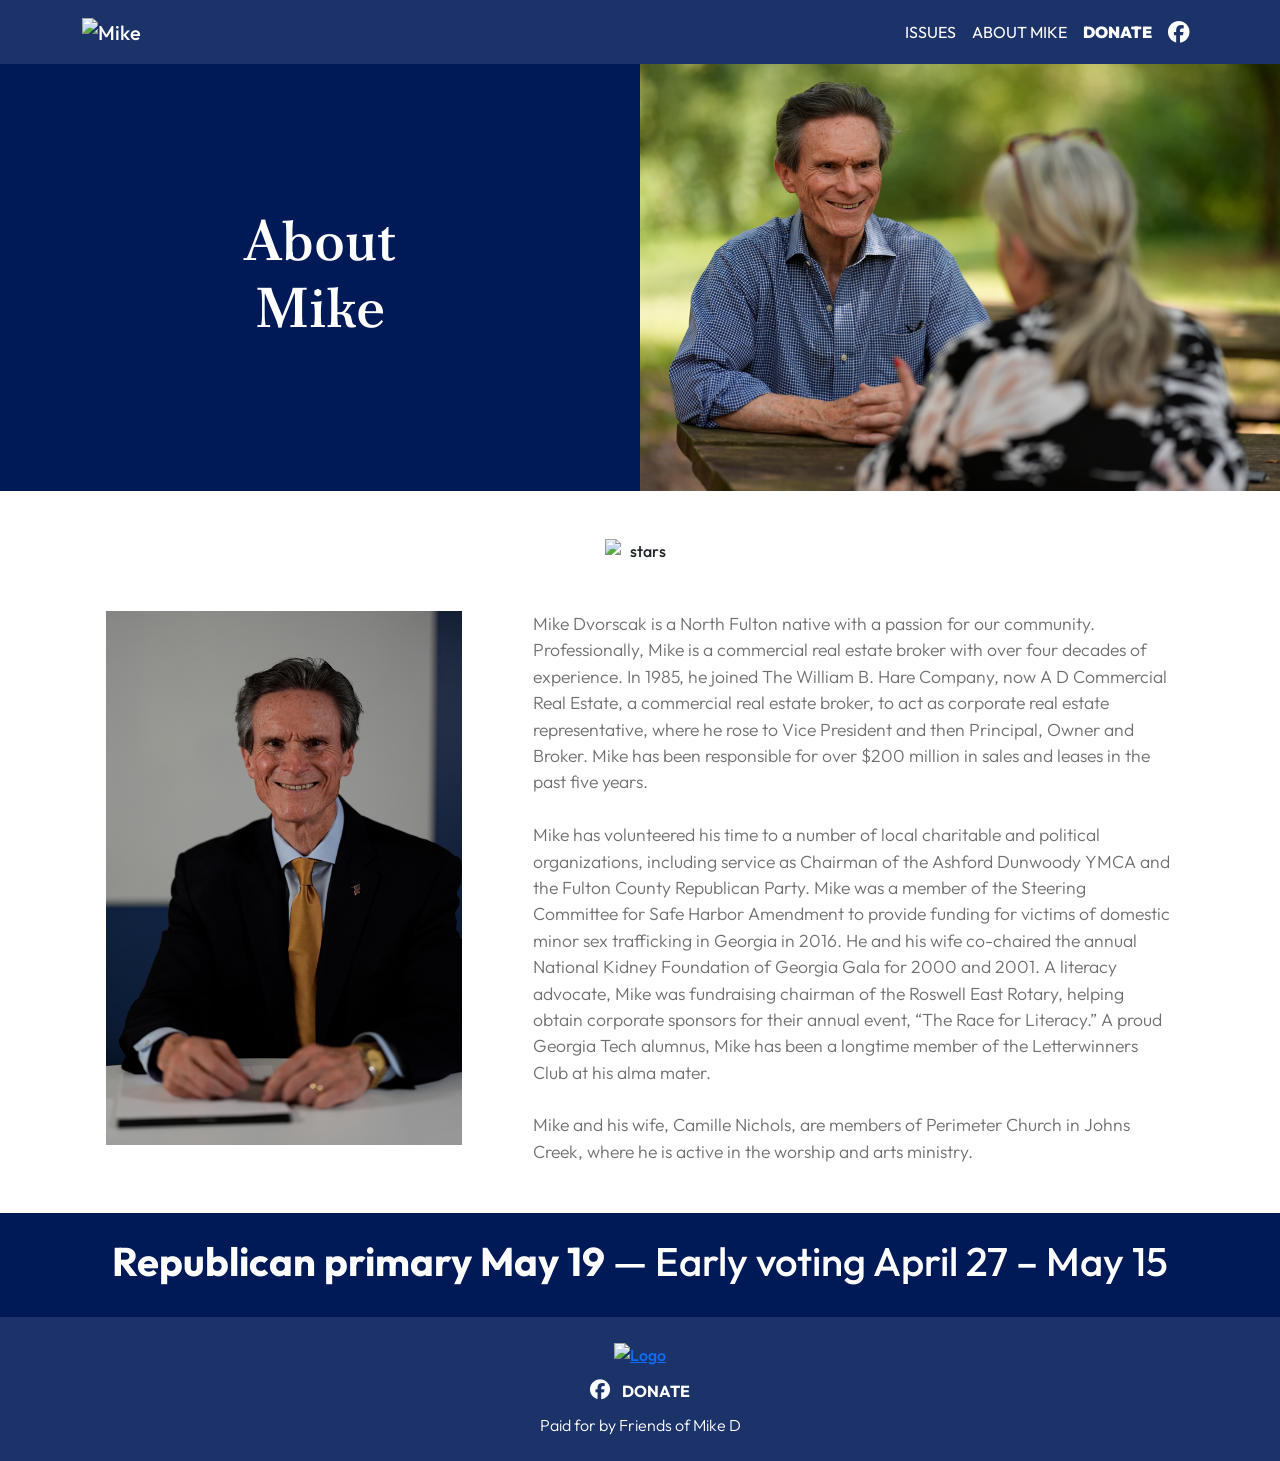
==== about.html @ 37931fd2 "Add files via upload" ====
<!DOCTYPE html>
<html lang="en">

<head>

    <meta charset="UTF-8">
    <meta name="viewport" content="width=device-width, initial-scale=1.0">

    <link rel="stylesheet" href="https://cdnjs.cloudflare.com/ajax/libs/font-awesome/6.4.2/css/all.min.css">

    <title>About | Mike Dvorsack</title>

    <link rel="shortcut icon" href="images/logo.png" type="image/png">
    <link href="https://cdn.jsdelivr.net/npm/bootstrap@5.3.0/dist/css/bootstrap.min.css" rel="stylesheet">
    <link rel="stylesheet" href="css/style.css">
</head>

<body>

    <nav class="navbar navbar-expand-lg navbar-dark">
        <div class="container">
                <a class="navbar-brand" href="index.html">
                    <img src="images/logo.png" alt="Mike" class="logo">
                </a>
            <button class="navbar-toggler " type="button" data-bs-toggle="collapse" data-bs-target="#mynavbar">
                <span class="navbar-toggler-icon"></span>
            </button>
            <div class="collapse navbar-collapse" id="mynavbar">
                <ul class="navbar-nav ms-auto" style="align-items: center;">
                    <!-- <li class="nav-item">
                        <a class="nav-link" href="index.html">HOME</a>
                    </li> -->
                    <li class="nav-item">
                        <a class="nav-link" href="issues.html">ISSUES</a>
                    </li>
                    <li class="nav-item">
                        <a class="nav-link" href="about.html">ABOUT MIKE</a>
                    </li>
                    <li class="nav-item">
                        <a class="nav-link extra-bold"
                            href="https://swipesimple.com/links/lnk_80362b62da118c4bafc0eba9e5b8924d"
                            target="_blank">DONATE</a>
                    </li>
                    <li class="nav-item">
                        <a class="nav-link" href="https://www.facebook.com/MikeDForGA/" target="_blank"
                            style="font-size: 1.35rem;">
                            <i class="fa-brands fa-facebook"></i>
                        </a>
                    </li>

                </ul>

            </div>
        </div>
    </nav>



    <section class="banner">
        <div class="container-fluid">
            <div class="row align-items-center">

                <div class="col-md-6 py-3">
                    <h1 class="banner-heading">About <br>Mike</h1>
                </div>

                <div class="col-md-6 px-0">
                    <img src="images/about-mike.png" alt="banner" class="w-100 d-none d-sm-block">
                    <img src="images/about-mike-mobile.png" alt="banner" class="w-100 d-block d-sm-none">
                </div>

            </div>
        </div>
    </section>


    <section class="about" >
        <div class="container py-5">
            <div class="row justify-content-around">
                <div class="col-12 text-center">
                    <img src="images/stars.png" alt="stars" style="width: 70px; margin: auto; display: block;"
                        class="mb-5">
                </div>

                <div class="col-xl-4 col-lg-5 d-none d-lg-block">
                    <img src="images/mike.png" alt="mike" class="w-100">
                </div>
                <div class="col-xl-7 col-lg-7 col-md-12">
                    <p style="font-weight: 300; font-size: 1.1rem;line-height: 1.5; color: #707070;" class="mb-0">Mike Dvorscak is a North Fulton native with a passion for our community. Professionally, Mike is a commercial real estate broker with over four decades of experience. In 1985, he joined The William B. Hare Company, now A D Commercial Real Estate, a commercial real estate broker, to act as corporate real estate representative, where he rose to Vice President and then Principal, Owner and Broker. Mike has been responsible for over $200 million in sales and leases in the past five years. 
                        <br>
                        <img src="images/mike.png" alt="mike" class="w-100 my-4 d-lg-none">
                        <br>

                        Mike has volunteered his time to a number of local charitable and political organizations, including service as Chairman of the Ashford Dunwoody YMCA and the Fulton County Republican Party. Mike was a member of the Steering Committee for Safe Harbor Amendment to provide funding for victims of domestic minor sex trafficking in Georgia in 2016. He and his wife co-chaired the annual National Kidney Foundation of Georgia Gala for 2000 and 2001. A literacy advocate, Mike was fundraising chairman of the Roswell East Rotary, helping obtain corporate sponsors for their annual event, “The Race for Literacy.” A proud Georgia Tech alumnus, Mike has been a longtime member of the Letterwinners Club at his alma mater. 
                        <br><br>
                        Mike and his wife, Camille Nichols, are members of Perimeter Church in Johns Creek, where he is active in the worship and arts ministry.</p>
                </div>
            </div>
        </div>
    </section>


    <div class="py-4 px-3 text-center pre-footer">
        <h1><span class="fw-bolder">Republican primary May 19</span> <span class="fw-medium">— Early voting April 27 –
                May 15</span></h1>
    </div>

    <footer>
        <div class="container text-center py-4">
            <a href="index.html">
                <img src="images/logo.png" alt="Logo" style="width: 150px;">
            </a>


            <div class="my-2">
                <a href="https://www.facebook.com/MikeDForGA/" target="_blank"
                    class="fb-link text-white text-decoration-none me-2">
                    <i class="fa-brands fa-facebook"></i>
                </a>

                <a class="text-white text-decoration-none fw-bolder"
                    href="https://swipesimple.com/links/lnk_80362b62da118c4bafc0eba9e5b8924d" target="_blank">DONATE</a>

            </div>





            <p class="mb-0 text-white fw-light">Paid for by Friends of Mike D</p>


        </div>
    </footer>


    <script src="https://cdn.jsdelivr.net/npm/bootstrap@5.3.0/dist/js/bootstrap.bundle.min.js"></script>


</body>

</html>
---- css/style.css ----
@import url('https://fonts.googleapis.com/css2?family=Outfit:wght@100..900&family=Poltawski+Nowy:ital,wght@0,400..700;1,400..700&display=swap');

/*
 font-family: "Outfit", sans-serif;
 font-family: "Poltawski Nowy", serif;
 */

* {
    box-sizing: border-box;
    -webkit-font-smoothing: antialiased;
    /* Fixes font rendering in Safari */
    -moz-osx-font-smoothing: grayscale;
}

/* General Styling */
body {
    font-family: "Outfit", sans-serif;
    font-weight: 500;
    font-style: normal;
    margin: 0;
    padding: 0;
    box-sizing: border-box;
}

h1,
h2,
h3,
h4,
h5 {
    font-family: "Poltawski Nowy", serif;
}

img{
    max-width: 100%;
}

nav, footer {
    background-color: #1C3369;
}

.logo{
    width: 130px;
}

.nav-link{
    color: #fff;
    font-weight: 400;
}

.nav-link.extra-bold{
    font-weight: 900;
}

.navbar-toggler{
    box-shadow: none !important;
    border: none !important;
}

.banner{
    background-color: #001A57;
    color: #fff;
    text-align: center;
}

.banner-heading{
    font-size: 3.5rem;
}

.section-campaign {
    background-color: #001A57;
    color: #fff;
}

.section-campaign .campaign-text {
    font-size: 2rem;
}

.campaign-text h3 {
    font-size: 1.5rem;
    font-weight: 400;
}

.campaign-buttons {
    display: flex;
    flex-direction: column;
    justify-content: center;
    align-items: center;
    height: 100%;
    gap: 20px;
    background-color: #944012;
}

.campaign-buttons a {
    background-color: #fff;
    color: #944012;
    border-radius: 30px;
    padding: 0px 20px;
    display: inline-flex;
    align-items: center;
    gap: 10px;
    font-weight: 600;
    font-size: 2rem;
    display: block;
    width: 220px;
    margin: auto;
    text-decoration: none;
    margin-bottom: 5px;
    border: 2px solid #fff !important;
    transition: 0.3s;
    max-width: 90%;
}

.campaign-buttons span {
    font-size: 2.75rem;
    line-height: 1.1;
}

.campaign-buttons a:hover {
    background-color: #944012;
    color: #fff;
}

.mobile-campaign img {
    width: 100%;
    border-radius: 0;
}


.img-box {
    height: 100%;
}

.object-fit-cover {
    object-fit: cover;
}


.donate-btn {
    text-decoration: none;
    color: #fff;
    font-size: 1.5rem;
    background: #7197B2;
    border: 2px solid #7197B2;
    padding: 0.4rem 1.5rem;
    word-spacing: 0.5rem;
    letter-spacing: 0.25rem;
    transition: 0.2s;
}

.donate-btn:hover {
    background-color: #004475;
}


.form-heading {
    color: #004475;
    text-align: center;
    font-weight: 800;
    font-size: 2.5rem;
}

input.input-text {
    width: 100%;
    border: none;
    outline: none !important;
    box-shadow: none !important;
    border: 1px solid #707070;
    border-radius: 25px;
    padding: 10px 20px;
    margin-bottom: 1.5rem;
}

.checkbox-wrapper {
    display: flex;
    gap: 10px;
}

/* Base radio button style */
input.form-check-input[type="checkbox"] {
    width: 20px;
    height: 20px;
    border: 1px solid #707070;
    border-radius: 50%;
    appearance: none;
    -webkit-appearance: none;
    background-color: white;
    cursor: pointer;
    margin-top: .15em;
    cursor: pointer;
    position: relative;
    box-shadow: none !important;
    user-select: none;
}

.form-check-label {
    cursor: pointer;
}

/* Checked state with blue dot */
input.form-check-input[type="checkbox"]:checked::before {
    content: "";
    position: absolute;
    top: 50%;
    left: 50%;
    width: 12px;
    height: 12px;
    background-color: #001A57;
    /* dark blue */
    border-radius: 50%;
    transform: translate(-50%, -50%);
}


.btn-submit {
    text-decoration: none;
    color: #fff;
    font-size: 1.25rem;
    background: #944012;
    border: none !important;
    box-shadow: none !important;
    padding: 0.7rem 2rem;
    border-radius: 30px;
    line-height: 1.3;
    transition: 0.3s;
}


.text-blue {
    color: #001A57;
}

.issues-text {
    color: #707070;
}


.fb-link {
    color: #001A57;
    font-size: 1.25rem;
}

.pre-footer{
    background-color: #001A57;
    color: #fff;
}

.pre-footer h1{
    font-family: "Outfit", sans-serif;
}

@media (max-width: 992px) {}


@media (max-width: 767px) {}


@media (max-width: 576px) {}


@media (max-width: 476px) {}
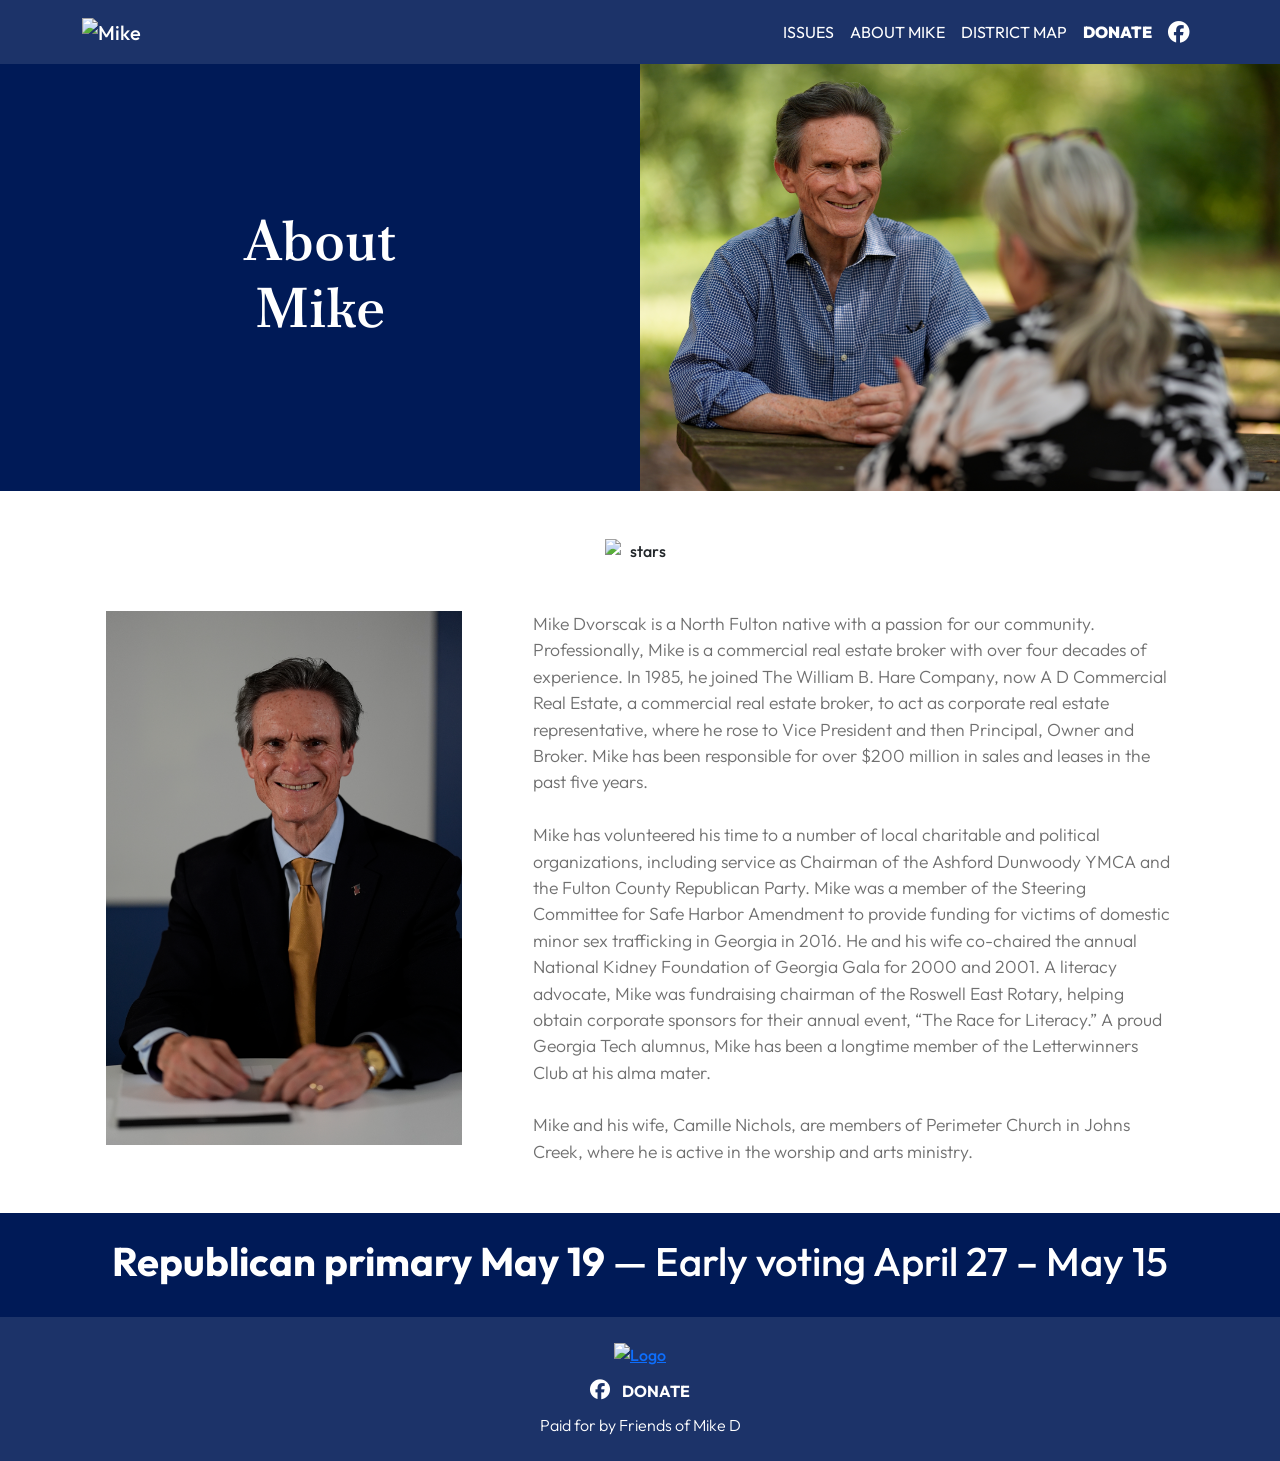
==== commit cf63f3f9: "Update about.html" ====
--- a/about.html
+++ b/about.html
@@ -36,10 +36,19 @@
                     <li class="nav-item">
                         <a class="nav-link" href="about.html">ABOUT MIKE</a>
                     </li>
+                    
+                     <li class="nav-item">
+        <a class="nav-link"
+           href="https://www.senate.ga.gov/senators/Documents/Maps/2023SD14.pdf"
+           target="_blank">
+            DISTRICT MAP
+        </a>
+    </li>
                     <li class="nav-item">
                         <a class="nav-link extra-bold"
                             href="https://swipesimple.com/links/lnk_80362b62da118c4bafc0eba9e5b8924d"
                             target="_blank">DONATE</a>
+                        
                     </li>
                     <li class="nav-item">
                         <a class="nav-link" href="https://www.facebook.com/MikeDForGA/" target="_blank"
@@ -139,4 +148,5 @@
 
 </body>
 
-</html>+
+</html>
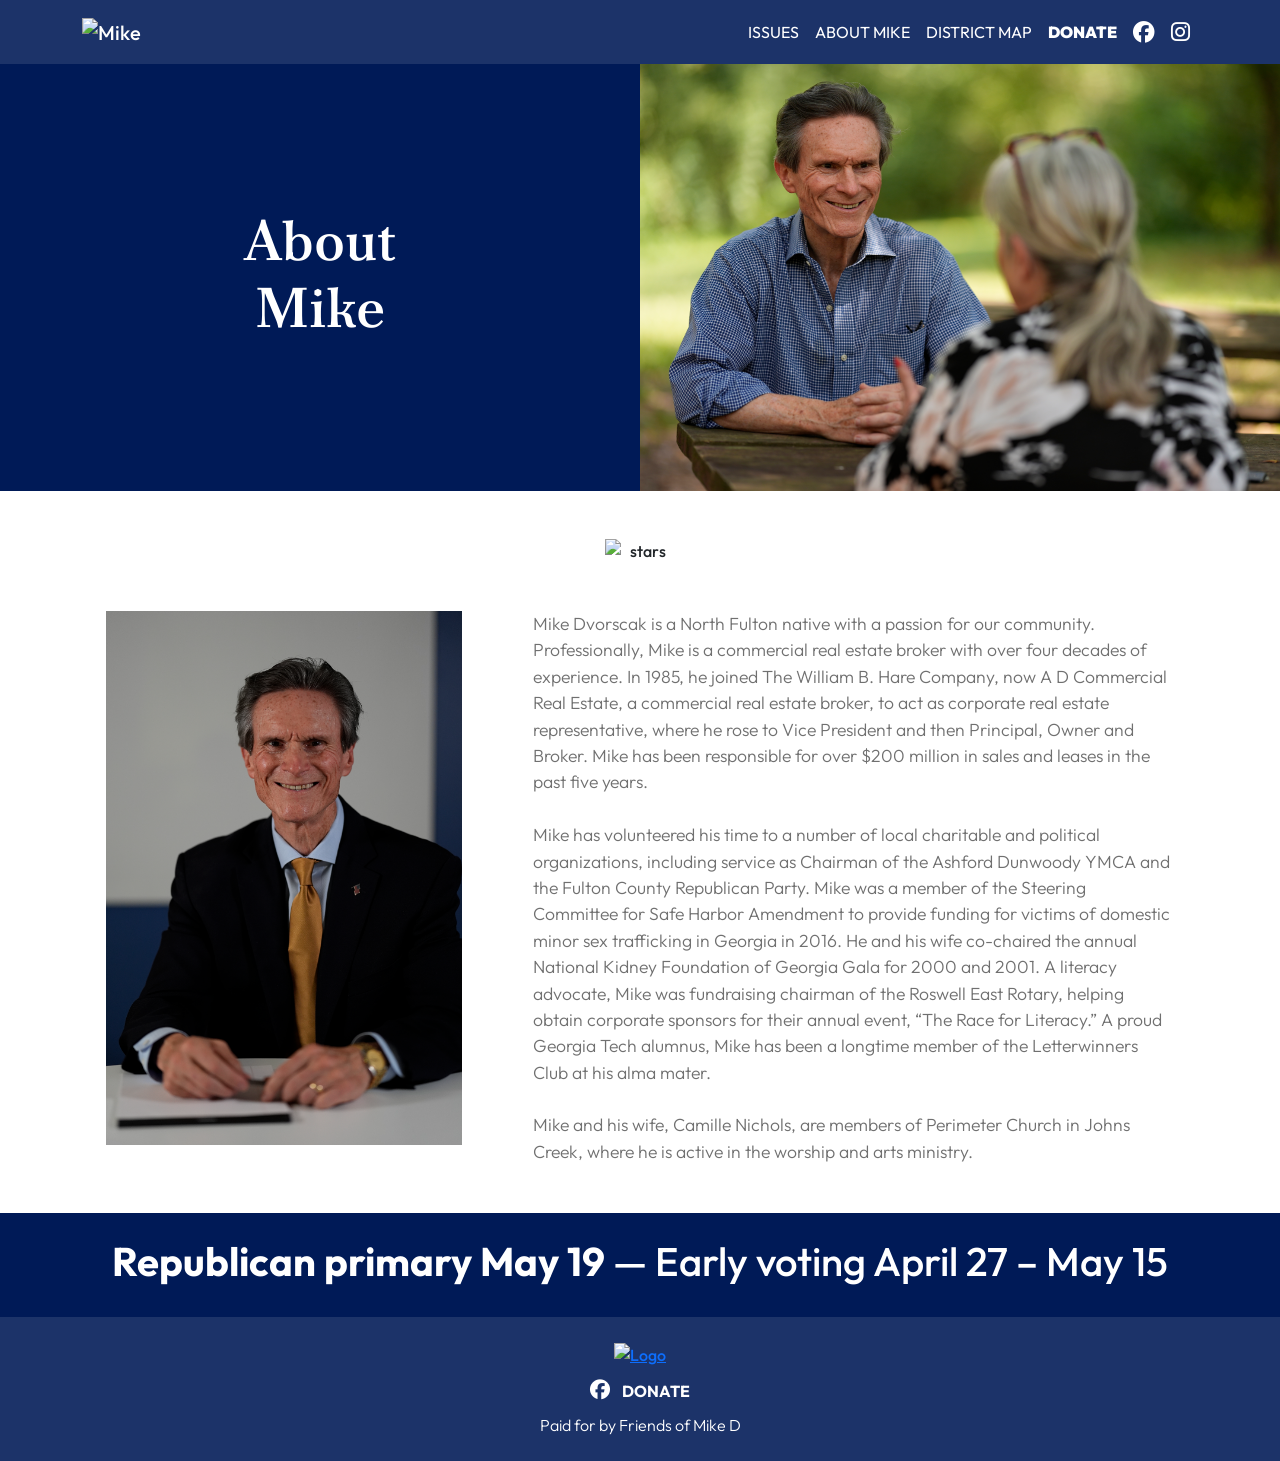
==== commit 9436d08e: "Update about.html" ====
--- a/about.html
+++ b/about.html
@@ -56,6 +56,12 @@
                             <i class="fa-brands fa-facebook"></i>
                         </a>
                     </li>
+                    <li class="nav-item">
+    <a class="nav-link" href="https://www.instagram.com/dvorscakga/" target="_blank"
+        style="font-size: 1.35rem;">
+        <i class="fa-brands fa-instagram"></i>
+    </a>
+</li>
 
                 </ul>
 
@@ -150,3 +156,4 @@
 
 
 </html>
+
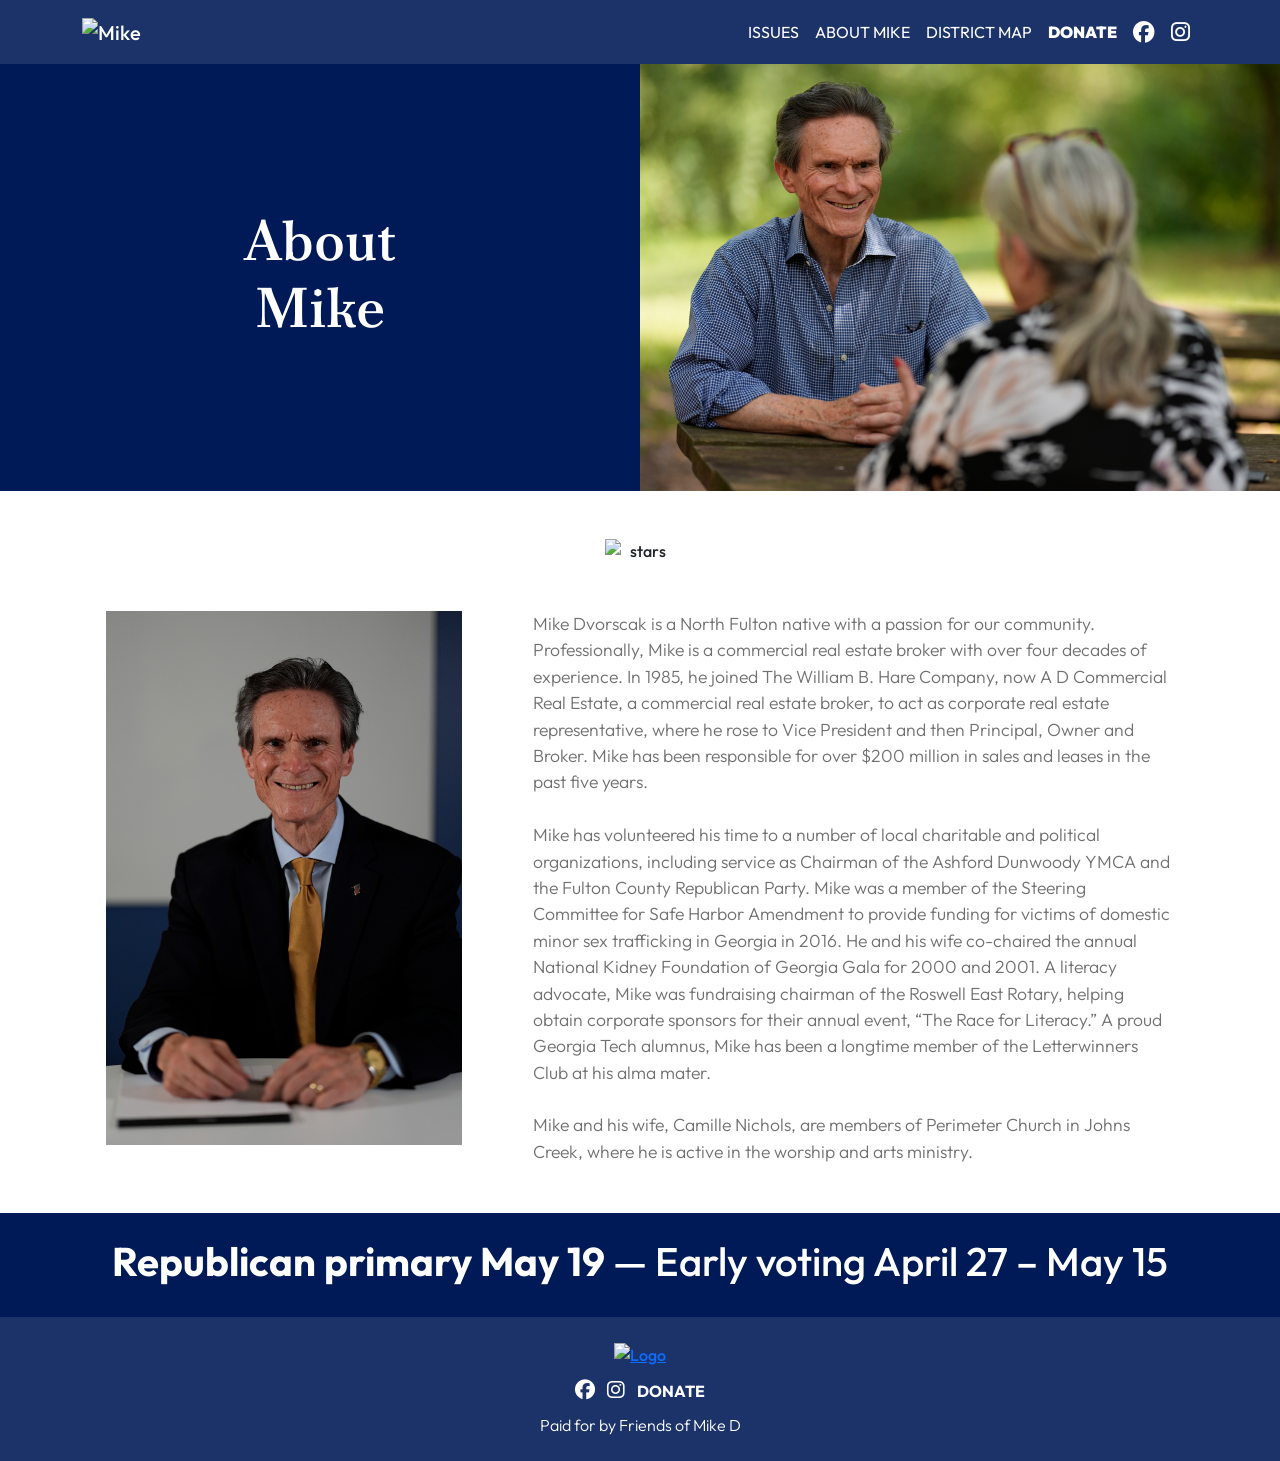
==== commit e97faca3: "Update about.html" ====
--- a/about.html
+++ b/about.html
@@ -132,6 +132,10 @@
                     class="fb-link text-white text-decoration-none me-2">
                     <i class="fa-brands fa-facebook"></i>
                 </a>
+                <a href="https://www.instagram.com/dvorscakga/" target="_blank"
+   class="fb-link text-white text-decoration-none me-2">
+    <i class="fa-brands fa-instagram"></i>
+</a>
 
                 <a class="text-white text-decoration-none fw-bolder"
                     href="https://swipesimple.com/links/lnk_80362b62da118c4bafc0eba9e5b8924d" target="_blank">DONATE</a>
@@ -157,3 +161,4 @@
 
 </html>
 
+
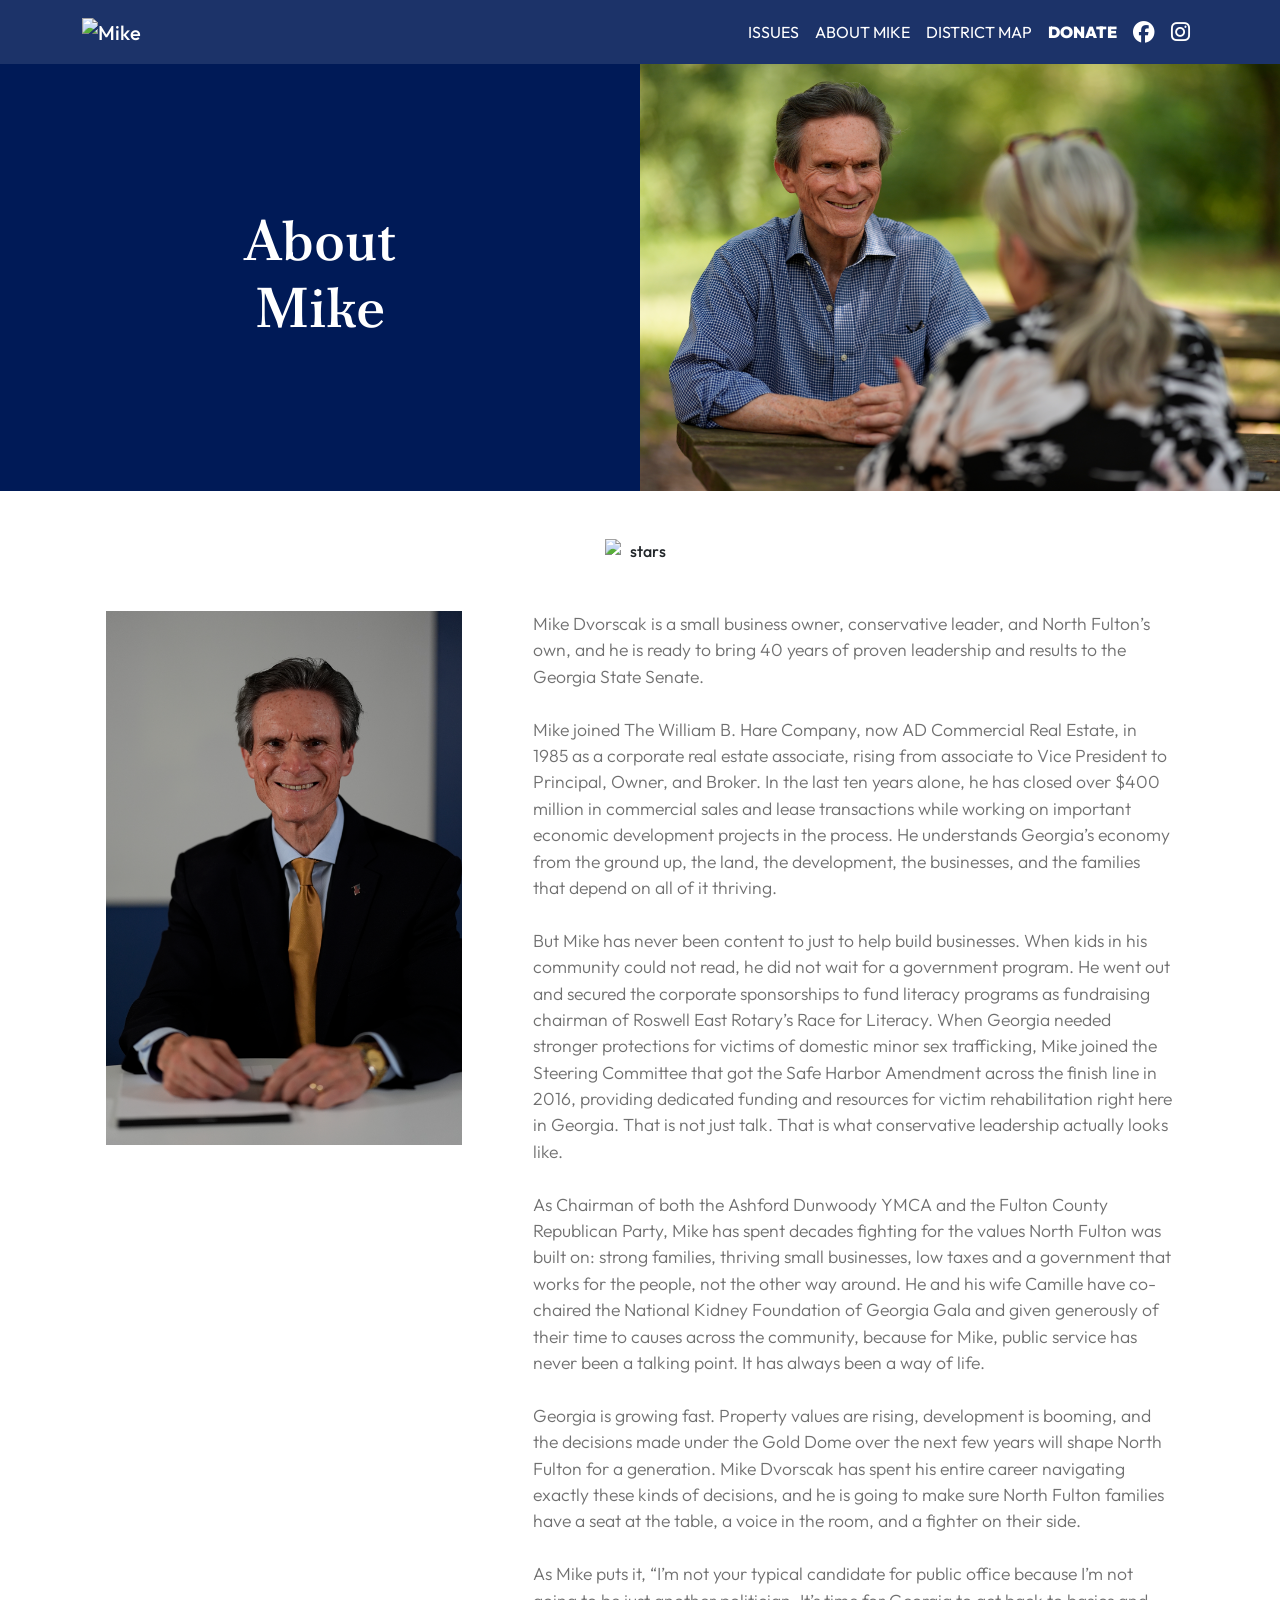
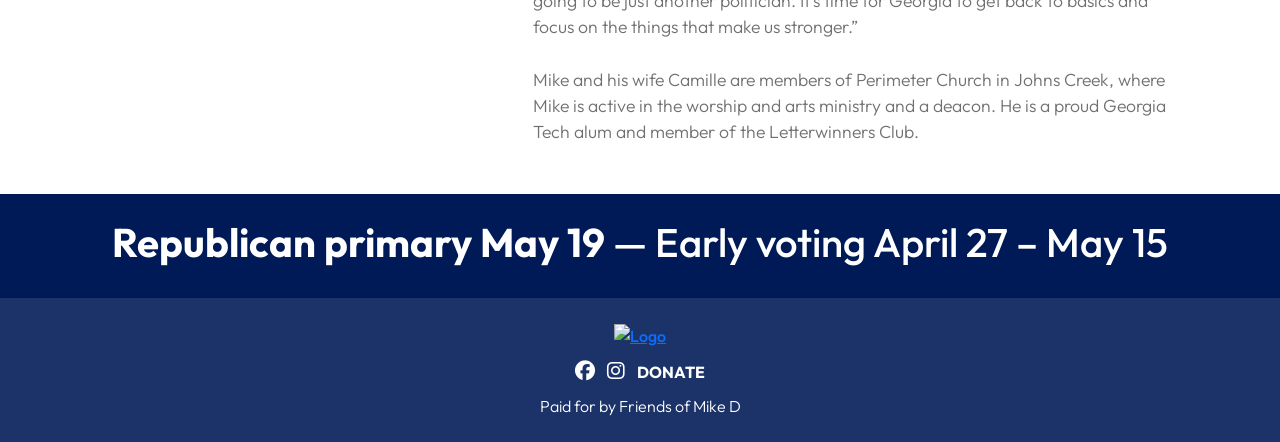
==== commit 94da86a3: "Update about.html" ====
--- a/about.html
+++ b/about.html
@@ -46,7 +46,7 @@
     </li>
                     <li class="nav-item">
                         <a class="nav-link extra-bold"
-                            href="https://swipesimple.com/links/lnk_80362b62da118c4bafc0eba9e5b8924d"
+                            href="https://collectcheckout.com/r/nf3s9otmg9j8bwrvqiv6yjmku9quvq"
                             target="_blank">DONATE</a>
                         
                     </li>
@@ -101,14 +101,23 @@
                     <img src="images/mike.png" alt="mike" class="w-100">
                 </div>
                 <div class="col-xl-7 col-lg-7 col-md-12">
-                    <p style="font-weight: 300; font-size: 1.1rem;line-height: 1.5; color: #707070;" class="mb-0">Mike Dvorscak is a North Fulton native with a passion for our community. Professionally, Mike is a commercial real estate broker with over four decades of experience. In 1985, he joined The William B. Hare Company, now A D Commercial Real Estate, a commercial real estate broker, to act as corporate real estate representative, where he rose to Vice President and then Principal, Owner and Broker. Mike has been responsible for over $200 million in sales and leases in the past five years. 
+                    <p style="font-weight: 300; font-size: 1.1rem;line-height: 1.5; color: #707070;" class="mb-0">Mike Dvorscak is a small business owner, conservative leader, and North Fulton’s own, and he is ready to bring 40 years of proven leadership and results to the Georgia State Senate. 
                         <br>
                         <img src="images/mike.png" alt="mike" class="w-100 my-4 d-lg-none">
                         <br>
 
-                        Mike has volunteered his time to a number of local charitable and political organizations, including service as Chairman of the Ashford Dunwoody YMCA and the Fulton County Republican Party. Mike was a member of the Steering Committee for Safe Harbor Amendment to provide funding for victims of domestic minor sex trafficking in Georgia in 2016. He and his wife co-chaired the annual National Kidney Foundation of Georgia Gala for 2000 and 2001. A literacy advocate, Mike was fundraising chairman of the Roswell East Rotary, helping obtain corporate sponsors for their annual event, “The Race for Literacy.” A proud Georgia Tech alumnus, Mike has been a longtime member of the Letterwinners Club at his alma mater. 
+                        Mike joined The William B. Hare Company, now AD Commercial Real Estate, in 1985 as a corporate real estate associate, rising from associate to Vice President to Principal, Owner, and Broker. In the last ten years alone, he has closed over $400 million in commercial sales and lease transactions while working on important economic development projects in the process. He understands Georgia’s economy from the ground up, the land, the development, the businesses, and the families that depend on all of it thriving. 
                         <br><br>
-                        Mike and his wife, Camille Nichols, are members of Perimeter Church in Johns Creek, where he is active in the worship and arts ministry.</p>
+                        But Mike has never been content to just to help build businesses. When kids in his community could not read, he did not wait for a government program. He went out and secured the corporate sponsorships to fund literacy programs as fundraising chairman of Roswell East Rotary’s Race for Literacy. When Georgia needed stronger protections for victims of domestic minor sex trafficking, Mike joined the Steering Committee that got the Safe Harbor Amendment across the finish line in 2016, providing dedicated funding and resources for victim rehabilitation right here in Georgia. That is not just talk. That is what conservative leadership actually looks like.
+                    <br><br>
+                        As Chairman of both the Ashford Dunwoody YMCA and the Fulton County Republican Party, Mike has spent decades fighting for the values North Fulton was built on: strong families, thriving small businesses, low taxes and a government that works for the people, not the other way around. He and his wife Camille have co-chaired the National Kidney Foundation of Georgia Gala and given generously of their time to causes across the community, because for Mike, public service has never been a talking point. It has always been a way of life.
+                        <br> <br>
+                        Georgia is growing fast. Property values are rising, development is booming, and the decisions made under the Gold Dome over the next few years will shape North Fulton for a generation. Mike Dvorscak has spent his entire career navigating exactly these kinds of decisions, and he is going to make sure North Fulton families have a seat at the table, a voice in the room, and a fighter on their side.
+                        <br> <br>
+                        As Mike puts it, “I’m not your typical candidate for public office because I’m not going to be just another politician. It’s time for Georgia to get back to basics and focus on the things that make us stronger.”
+                        <br> <br>
+                        Mike and his wife Camille are members of Perimeter Church in Johns Creek, where Mike is active in the worship and arts ministry and a deacon. He is a proud Georgia Tech alum and member of the Letterwinners Club.
+                    </p>
                 </div>
             </div>
         </div>
@@ -138,7 +147,7 @@
 </a>
 
                 <a class="text-white text-decoration-none fw-bolder"
-                    href="https://swipesimple.com/links/lnk_80362b62da118c4bafc0eba9e5b8924d" target="_blank">DONATE</a>
+                    href="https://collectcheckout.com/r/nf3s9otmg9j8bwrvqiv6yjmku9quvq" target="_blank">DONATE</a>
 
             </div>
 
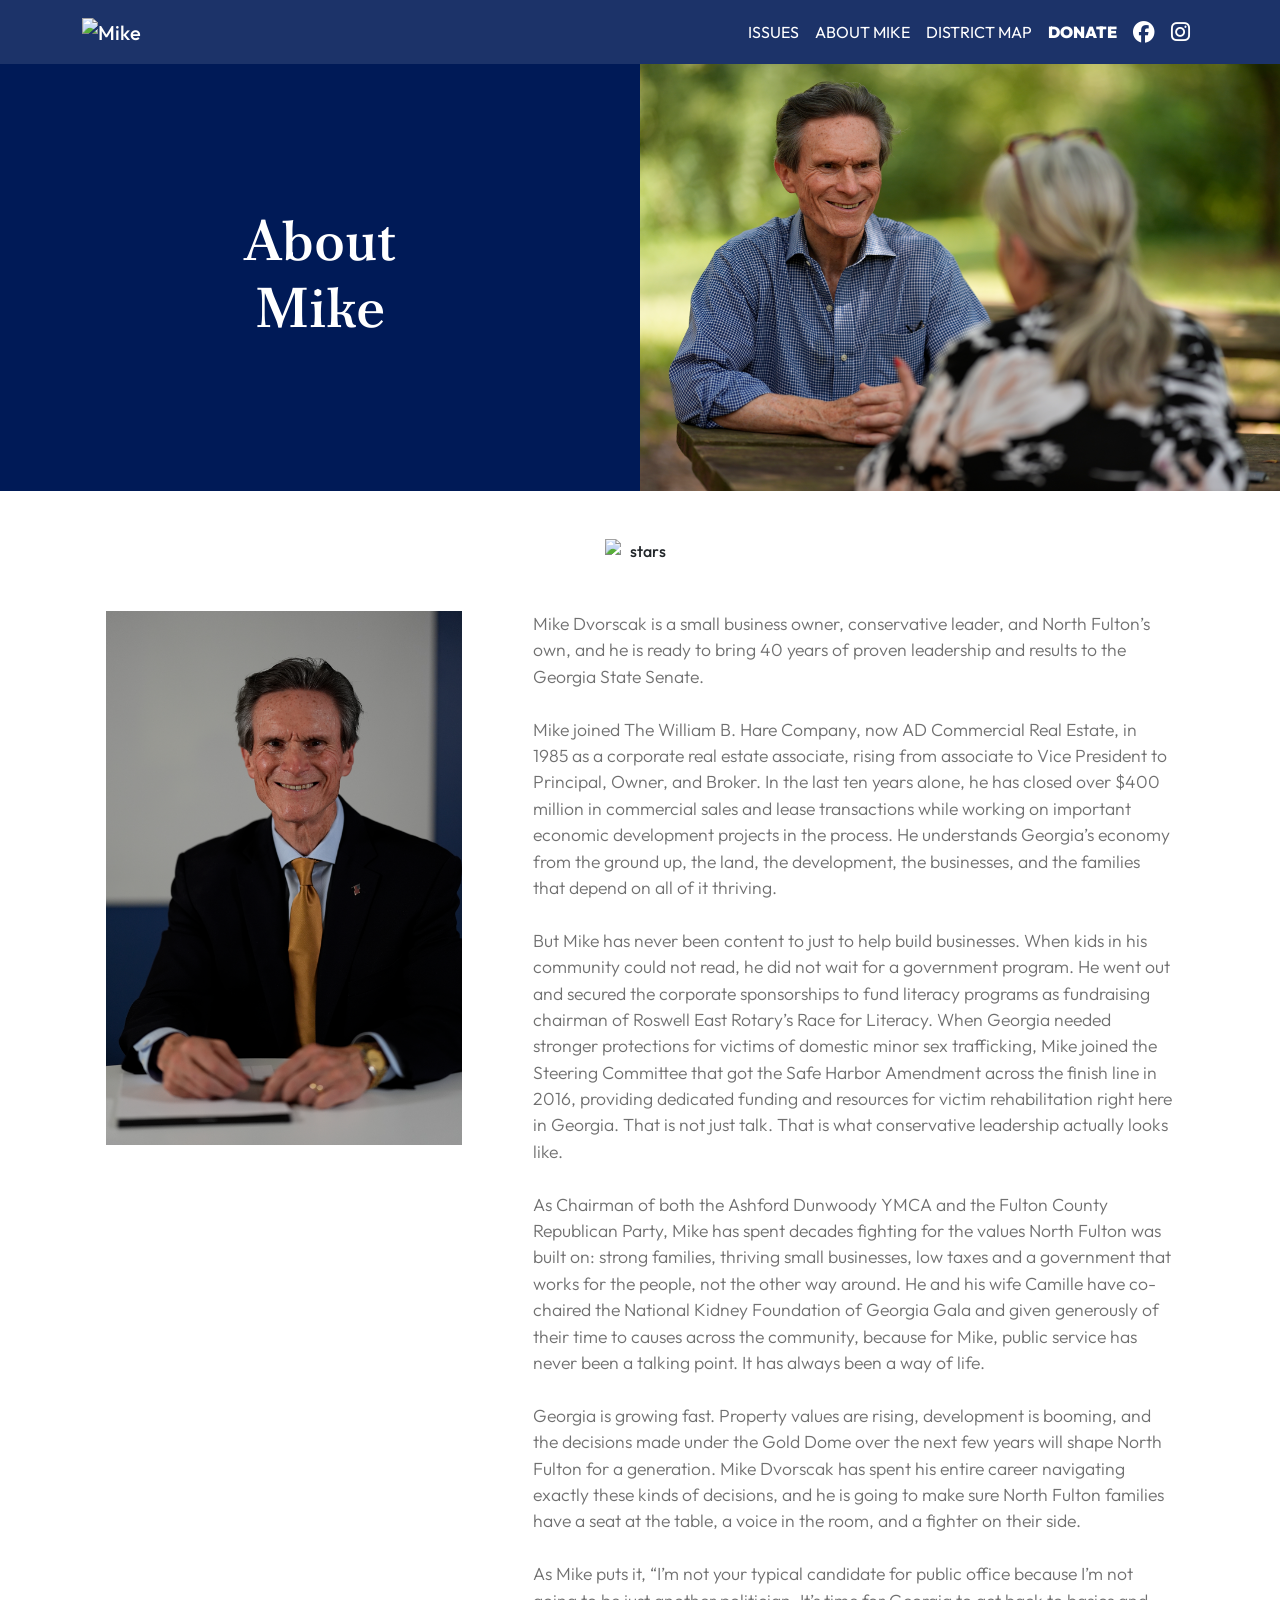
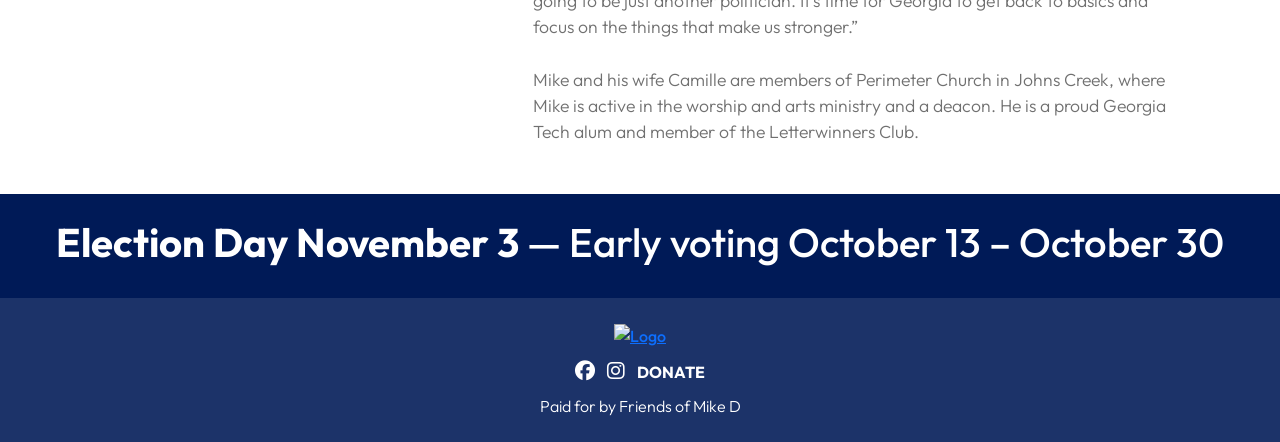
==== commit 99ed0bdb: "Update about.html" ====
--- a/about.html
+++ b/about.html
@@ -125,8 +125,7 @@
 
 
     <div class="py-4 px-3 text-center pre-footer">
-        <h1><span class="fw-bolder">Republican primary May 19</span> <span class="fw-medium">— Early voting April 27 –
-                May 15</span></h1>
+        <h1><span class="fw-bolder">Election Day November 3</span> <span class="fw-medium">— Early voting October 13 – October 30</span></h1>
     </div>
 
     <footer>
